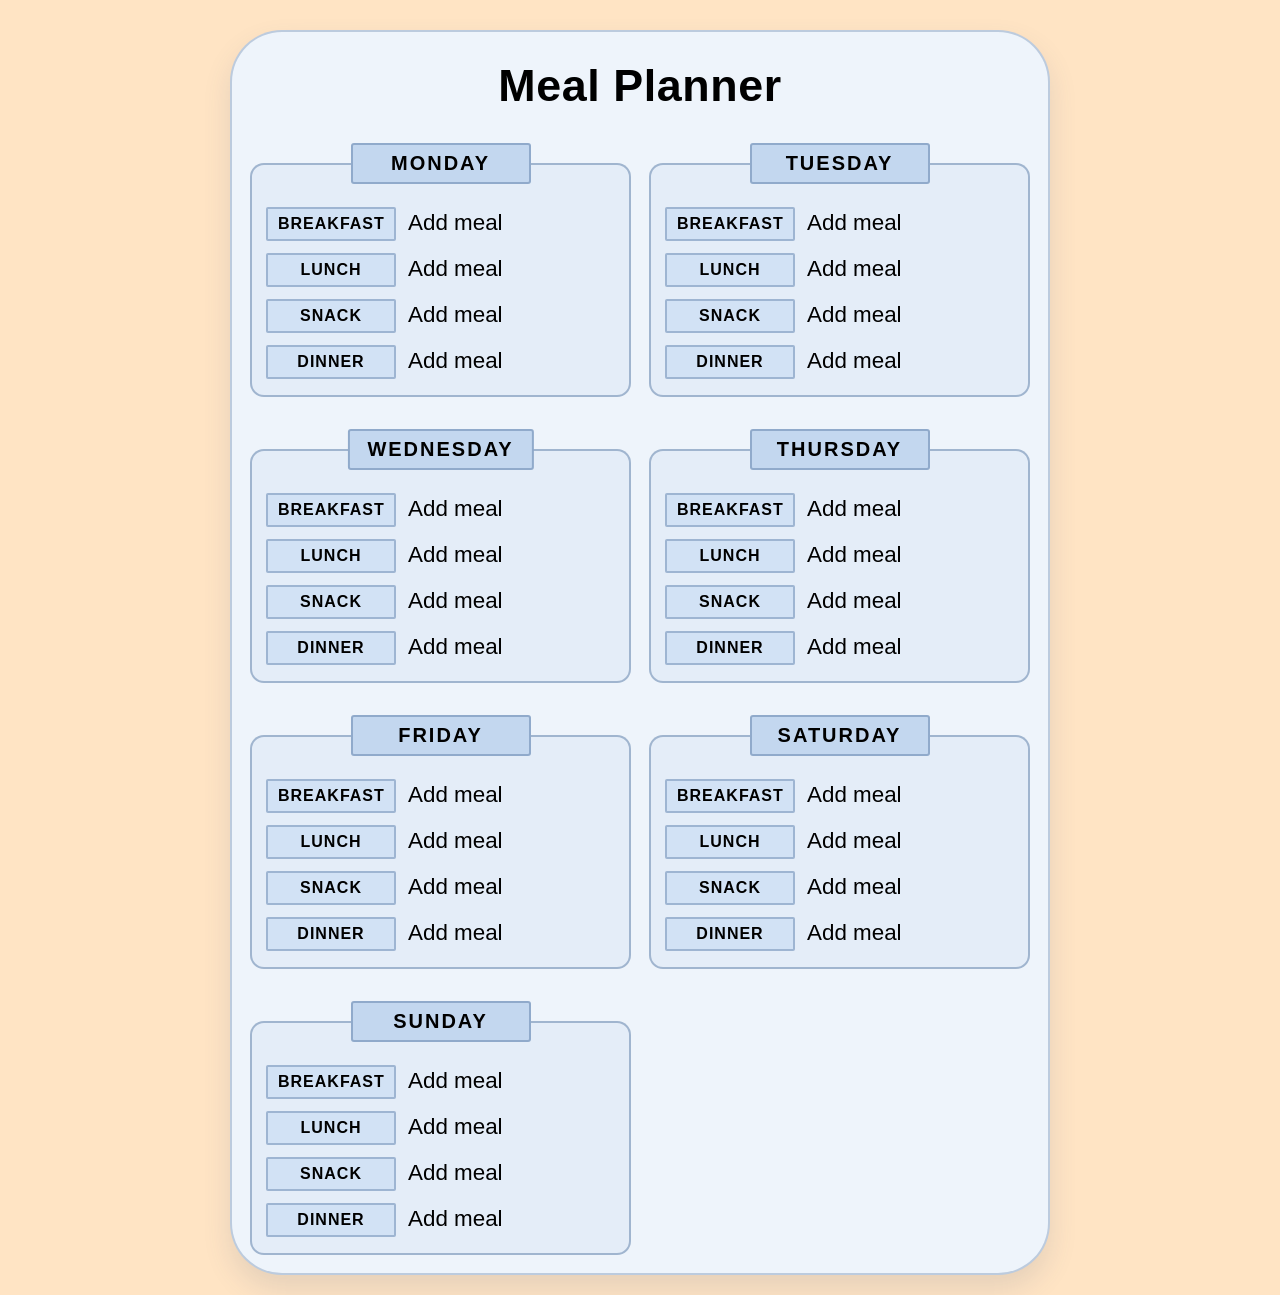
==== index.html @ 62b7efef "Intial Commit" ====
<!DOCTYPE html>
<html lang="sv">

<head>
    <meta charset="UTF-8">
    <meta name="viewport" content="width=device-width, initial-scale=1.0">
    <title>Matplaneraren</title>
    <link rel="stylesheet" href="css/style.css">
</head>

<body>
    <main class="container plannerShell">
        <section class="plannerBoard">
            <h1 class="plannerTitle">Meal Planner</h1>

            <div id="weekGrid" class="weekGrid"></div>
        </section>
    </main>

    <script src="script/nutrition-utils.js"></script>
    <script src="script/weekly-planner-page.js"></script>
</body>

</html>
---- css/style.css ----
* {
  box-sizing: border-box;
}

body {
  margin: 0;
  font-family: "Trebuchet MS", "Segoe UI", sans-serif;
  color: black;
  background: bisque;
}

.container {
  max-width: 860px;
  margin: 0 auto;
  padding: 20px;
}

h1,
h2 {
  margin-top: 0;
}

.plannerShell {
  padding-top: 30px;
}

.plannerBoard {
  background: #eef4fb;
  border: 2px solid rgba(94, 126, 167, 0.35);
  border-radius: 52px;
  padding: 22px 18px 18px;
  box-shadow: 0 14px 28px rgba(68, 92, 125, 0.14);
}

.plannerTitle {
  margin: 6px 0 18px;
  text-align: center;
  font-size: clamp(2rem, 4vw, 2.8rem);
  letter-spacing: 0.6px;
}

.weekGrid {
  display: grid;
  grid-template-columns: repeat(2, minmax(0, 1fr));
  gap: 18px;
}

.dayCard {
  position: relative;
  background: #e4edf8;
  border: 2px solid rgba(94, 126, 167, 0.5);
  border-radius: 14px;
  margin: 34px 0 0;
  padding: 42px 14px 16px;
}

.dayTab {
  position: absolute;
  top: -22px;
  left: 50%;
  transform: translateX(-50%);
  margin: 0;
  min-width: 180px;
  text-align: center;
  background: #c3d7ef;
  border: 2px solid rgba(94, 126, 167, 0.5);
  border-radius: 3px;
  padding: 7px 18px;
  text-transform: uppercase;
  letter-spacing: 2px;
  font-size: 1.25rem;
}

.dayList {
  list-style: none;
  margin: 0;
  padding: 0;
  display: grid;
  gap: 12px;
}

.dayRow {
  display: grid;
  grid-template-columns: 130px 1fr;
  gap: 12px;
  align-items: start;
}

.mealType {
  background: #d2e2f5;
  border: 2px solid rgba(94, 126, 167, 0.45);
  border-radius: 2px;
  padding: 6px 10px;
  text-transform: uppercase;
  letter-spacing: 1px;
  font-weight: 700;
  text-align: center;
}

.mealText {
  font-size: 1.4rem;
  line-height: 1.2;
  padding-top: 3px;
}

.mealLink {
  color: black;
  text-decoration: none;
}

.mealLink:hover {
  text-decoration: underline;
}

.addMealLink {
  color: black;
  text-decoration: none;
}

.addMealLink:hover {
  text-decoration: underline;
}

.plannerTotal {
  margin: 18px 0 6px;
  text-align: right;
  font-size: 1.45rem;
}

.headerRow {
  display: flex;
  align-items: center;
  justify-content: space-between;
  margin-bottom: 16px;
}

.card {
  background: #f2f7fd;
  border: 1px solid rgba(147, 174, 208, 0.85);
  border-radius: 10px;
  padding: 16px;
  margin-bottom: 16px;
}

.mealContext {
  margin: 0 0 10px;
  color: black;
  font-size: 1.05rem;
}

.formMessage {
  margin: 8px 0 0;
  min-height: 1.3em;
  color: black;
}

.formMessage.error {
  color: black;
}

#draftIngredientList {
  margin: 0;
  padding-left: 18px;
}

#draftIngredientList li {
  margin-bottom: 6px;
}

#draftNutrition {
  margin: 10px 0 14px;
  font-weight: 700;
}

label {
  display: block;
  margin-bottom: 8px;
  font-weight: 700;
}

input {
  width: 100%;
  padding: 8px;
  border: 1px solid #a7bdd8;
  border-radius: 6px;
  margin-bottom: 10px;
  font: inherit;
  background: #f9fcff;
}

.results {
  border: 1px solid #b8cde4;
  border-radius: 6px;
  max-height: 220px;
  overflow-y: auto;
  background: #eef6ff;
}

.resultItem {
  padding: 10px;
  border-bottom: 1px solid #eee;
  cursor: pointer;
}

.resultItem:hover {
  background: #dbe8f7;
}

.nutritionList p {
  margin: 6px 0;
}

.buttonRow {
  display: flex;
  gap: 8px;
  flex-wrap: wrap;
}

button,
.plusLink,
.buttonLink {
  display: inline-flex;
  align-items: center;
  justify-content: center;
  min-width: 38px;
  min-height: 38px;
  padding: 8px 12px;
  border: 1px solid #7e9fc6;
  border-radius: 6px;
  background: #e3eefb;
  color: black;
  text-decoration: none;
  cursor: pointer;
  font: inherit;
}

.plusLink {
  font-size: 24px;
  line-height: 1;
  font-weight: 700;
}

button:hover,
.plusLink:hover,
.buttonLink:hover {
  background: #cfe0f3;
}

@media (max-width: 700px) {
  .container {
    padding: 12px;
  }

  .plannerBoard {
    border-radius: 30px;
    padding: 16px 10px 14px;
  }

  .dayRow {
    grid-template-columns: 98px 1fr;
    gap: 9px;
  }

  .mealType {
    font-size: 0.9rem;
    padding: 5px 4px;
  }

  .mealText {
    font-size: 1.12rem;
  }

  .dayTab {
    min-width: 150px;
    font-size: 1rem;
  }

  .weekGrid {
    grid-template-columns: 1fr;
  }
}
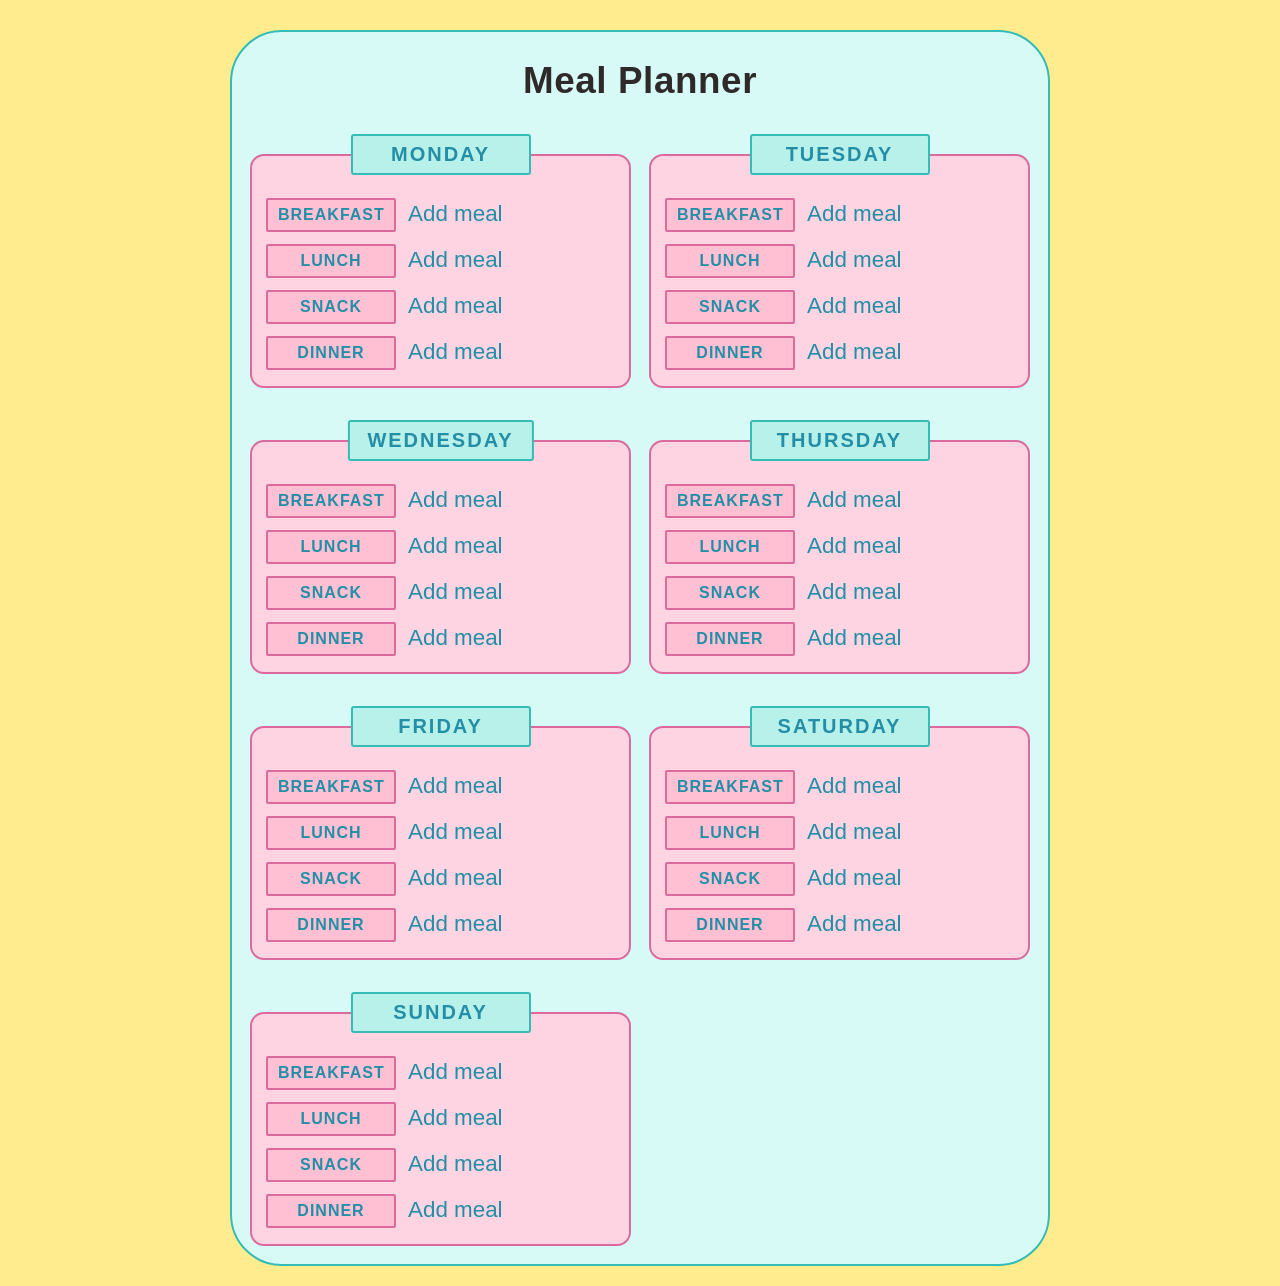
==== commit 68d20ac9: "Moved around MEAL_STORAGE_KEY, and removed onclick in html and added event listeners instead" ====
--- a/index.html
+++ b/index.html
@@ -17,8 +17,9 @@
         </section>
     </main>
 
-    <script src="script/nutrition-utils.js"></script>
-    <script src="script/weekly-planner-page.js"></script>
+    <script src="script/appState.js"></script>
+    <script src="script/nutritionUtils.js"></script>
+    <script src="script/weeklyPlannerPage.js"></script>
 </body>
 
 </html>
--- a/css/style.css
+++ b/css/style.css
@@ -1,281 +1,4 @@
-* {
-  box-sizing: border-box;
-}
-
-body {
-  margin: 0;
-  font-family: "Trebuchet MS", "Segoe UI", sans-serif;
-  color: black;
-  background: bisque;
-}
-
-.container {
-  max-width: 860px;
-  margin: 0 auto;
-  padding: 20px;
-}
-
-h1,
-h2 {
-  margin-top: 0;
-}
-
-.plannerShell {
-  padding-top: 30px;
-}
-
-.plannerBoard {
-  background: #eef4fb;
-  border: 2px solid rgba(94, 126, 167, 0.35);
-  border-radius: 52px;
-  padding: 22px 18px 18px;
-  box-shadow: 0 14px 28px rgba(68, 92, 125, 0.14);
-}
-
-.plannerTitle {
-  margin: 6px 0 18px;
-  text-align: center;
-  font-size: clamp(2rem, 4vw, 2.8rem);
-  letter-spacing: 0.6px;
-}
-
-.weekGrid {
-  display: grid;
-  grid-template-columns: repeat(2, minmax(0, 1fr));
-  gap: 18px;
-}
-
-.dayCard {
-  position: relative;
-  background: #e4edf8;
-  border: 2px solid rgba(94, 126, 167, 0.5);
-  border-radius: 14px;
-  margin: 34px 0 0;
-  padding: 42px 14px 16px;
-}
-
-.dayTab {
-  position: absolute;
-  top: -22px;
-  left: 50%;
-  transform: translateX(-50%);
-  margin: 0;
-  min-width: 180px;
-  text-align: center;
-  background: #c3d7ef;
-  border: 2px solid rgba(94, 126, 167, 0.5);
-  border-radius: 3px;
-  padding: 7px 18px;
-  text-transform: uppercase;
-  letter-spacing: 2px;
-  font-size: 1.25rem;
-}
-
-.dayList {
-  list-style: none;
-  margin: 0;
-  padding: 0;
-  display: grid;
-  gap: 12px;
-}
-
-.dayRow {
-  display: grid;
-  grid-template-columns: 130px 1fr;
-  gap: 12px;
-  align-items: start;
-}
-
-.mealType {
-  background: #d2e2f5;
-  border: 2px solid rgba(94, 126, 167, 0.45);
-  border-radius: 2px;
-  padding: 6px 10px;
-  text-transform: uppercase;
-  letter-spacing: 1px;
-  font-weight: 700;
-  text-align: center;
-}
-
-.mealText {
-  font-size: 1.4rem;
-  line-height: 1.2;
-  padding-top: 3px;
-}
-
-.mealLink {
-  color: black;
-  text-decoration: none;
-}
-
-.mealLink:hover {
-  text-decoration: underline;
-}
-
-.addMealLink {
-  color: black;
-  text-decoration: none;
-}
-
-.addMealLink:hover {
-  text-decoration: underline;
-}
-
-.plannerTotal {
-  margin: 18px 0 6px;
-  text-align: right;
-  font-size: 1.45rem;
-}
-
-.headerRow {
-  display: flex;
-  align-items: center;
-  justify-content: space-between;
-  margin-bottom: 16px;
-}
-
-.card {
-  background: #f2f7fd;
-  border: 1px solid rgba(147, 174, 208, 0.85);
-  border-radius: 10px;
-  padding: 16px;
-  margin-bottom: 16px;
-}
-
-.mealContext {
-  margin: 0 0 10px;
-  color: black;
-  font-size: 1.05rem;
-}
-
-.formMessage {
-  margin: 8px 0 0;
-  min-height: 1.3em;
-  color: black;
-}
-
-.formMessage.error {
-  color: black;
-}
-
-#draftIngredientList {
-  margin: 0;
-  padding-left: 18px;
-}
-
-#draftIngredientList li {
-  margin-bottom: 6px;
-}
-
-#draftNutrition {
-  margin: 10px 0 14px;
-  font-weight: 700;
-}
-
-label {
-  display: block;
-  margin-bottom: 8px;
-  font-weight: 700;
-}
-
-input {
-  width: 100%;
-  padding: 8px;
-  border: 1px solid #a7bdd8;
-  border-radius: 6px;
-  margin-bottom: 10px;
-  font: inherit;
-  background: #f9fcff;
-}
-
-.results {
-  border: 1px solid #b8cde4;
-  border-radius: 6px;
-  max-height: 220px;
-  overflow-y: auto;
-  background: #eef6ff;
-}
-
-.resultItem {
-  padding: 10px;
-  border-bottom: 1px solid #eee;
-  cursor: pointer;
-}
-
-.resultItem:hover {
-  background: #dbe8f7;
-}
-
-.nutritionList p {
-  margin: 6px 0;
-}
-
-.buttonRow {
-  display: flex;
-  gap: 8px;
-  flex-wrap: wrap;
-}
-
-button,
-.plusLink,
-.buttonLink {
-  display: inline-flex;
-  align-items: center;
-  justify-content: center;
-  min-width: 38px;
-  min-height: 38px;
-  padding: 8px 12px;
-  border: 1px solid #7e9fc6;
-  border-radius: 6px;
-  background: #e3eefb;
-  color: black;
-  text-decoration: none;
-  cursor: pointer;
-  font: inherit;
-}
-
-.plusLink {
-  font-size: 24px;
-  line-height: 1;
-  font-weight: 700;
-}
-
-button:hover,
-.plusLink:hover,
-.buttonLink:hover {
-  background: #cfe0f3;
-}
-
-@media (max-width: 700px) {
-  .container {
-    padding: 12px;
-  }
-
-  .plannerBoard {
-    border-radius: 30px;
-    padding: 16px 10px 14px;
-  }
-
-  .dayRow {
-    grid-template-columns: 98px 1fr;
-    gap: 9px;
-  }
-
-  .mealType {
-    font-size: 0.9rem;
-    padding: 5px 4px;
-  }
-
-  .mealText {
-    font-size: 1.12rem;
-  }
-
-  .dayTab {
-    min-width: 150px;
-    font-size: 1rem;
-  }
-
-  .weekGrid {
-    grid-template-columns: 1fr;
-  }
-}
+@import url("./base.css");
+@import url("./planner.css");
+@import url("./addMealPage.css");
+@import url("./responsive.css");
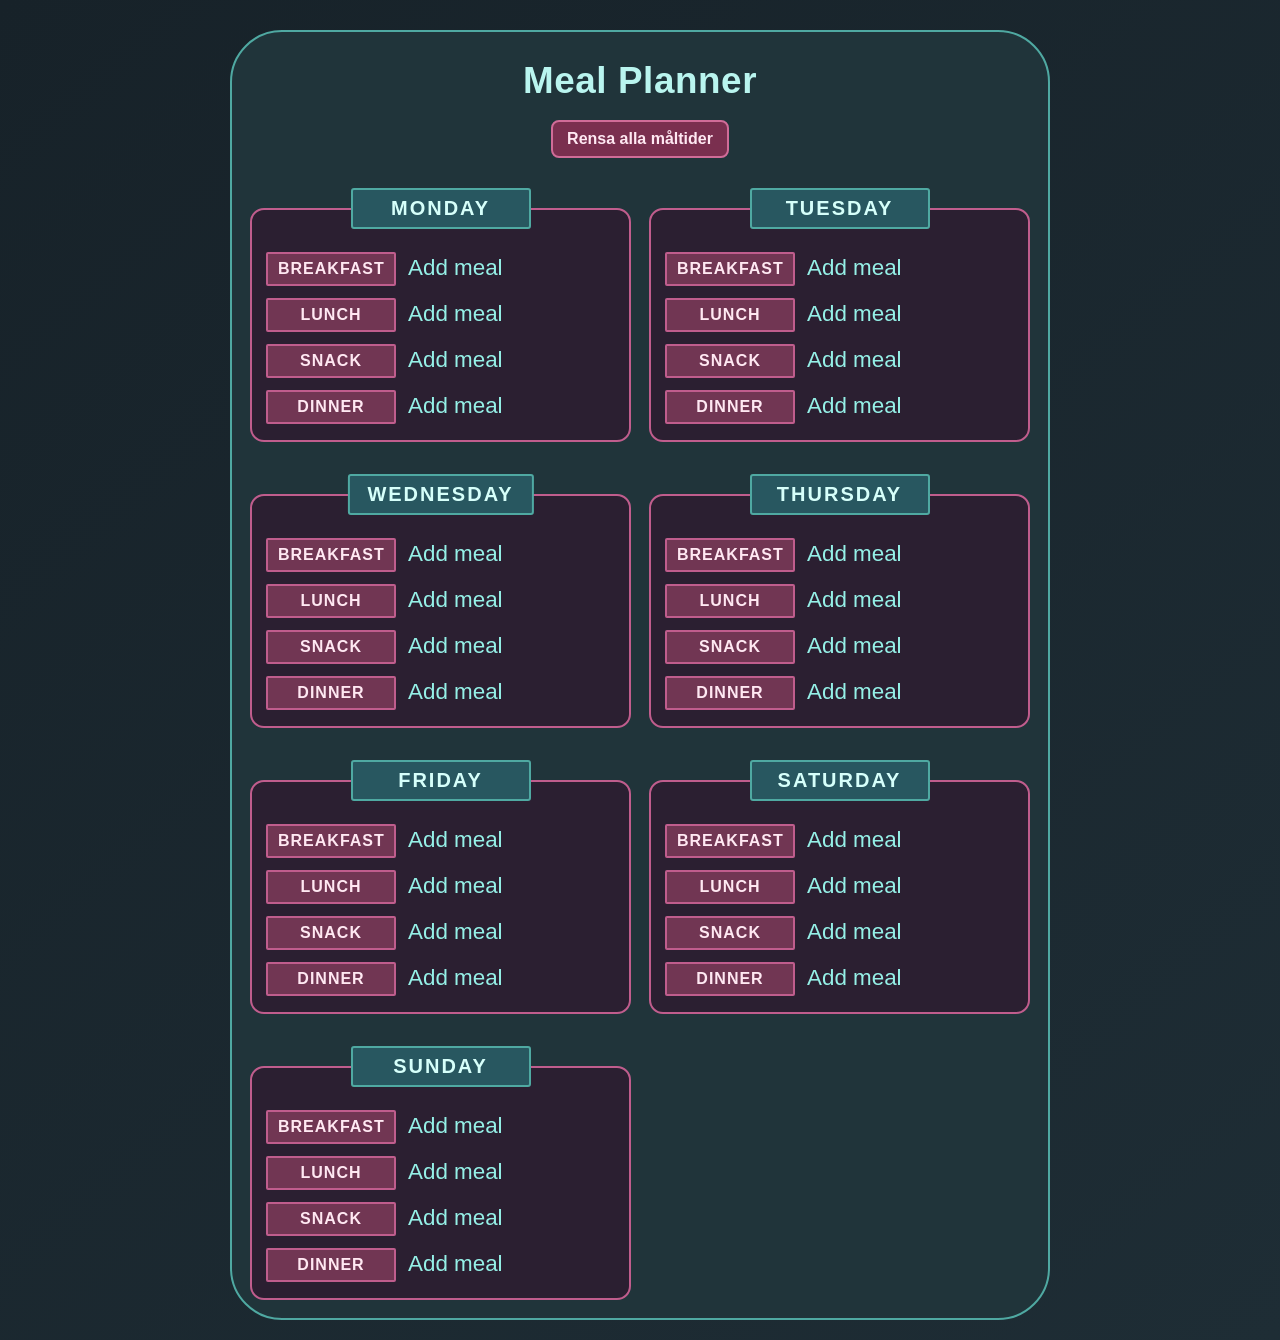
==== commit 877aded4: "Changed filenames and removed unnecessary code" ====
--- a/index.html
+++ b/index.html
@@ -12,14 +12,17 @@
     <main class="container plannerShell">
         <section class="plannerBoard">
             <h1 class="plannerTitle">Meal Planner</h1>
+            <div class="plannerActions">
+                <button id="clearAllMealsButton" type="button" class="clearMealsButton">Rensa alla måltider</button>
+            </div>
 
             <div id="weekGrid" class="weekGrid"></div>
         </section>
     </main>
 
-    <script src="script/appState.js"></script>
-    <script src="script/nutritionUtils.js"></script>
-    <script src="script/weeklyPlannerPage.js"></script>
+    <script src="script/AppState.js"></script>
+    <script src="script/NumberUtils.js"></script>
+    <script src="script/WeeklyPlanner.js"></script>
 </body>
 
 </html>
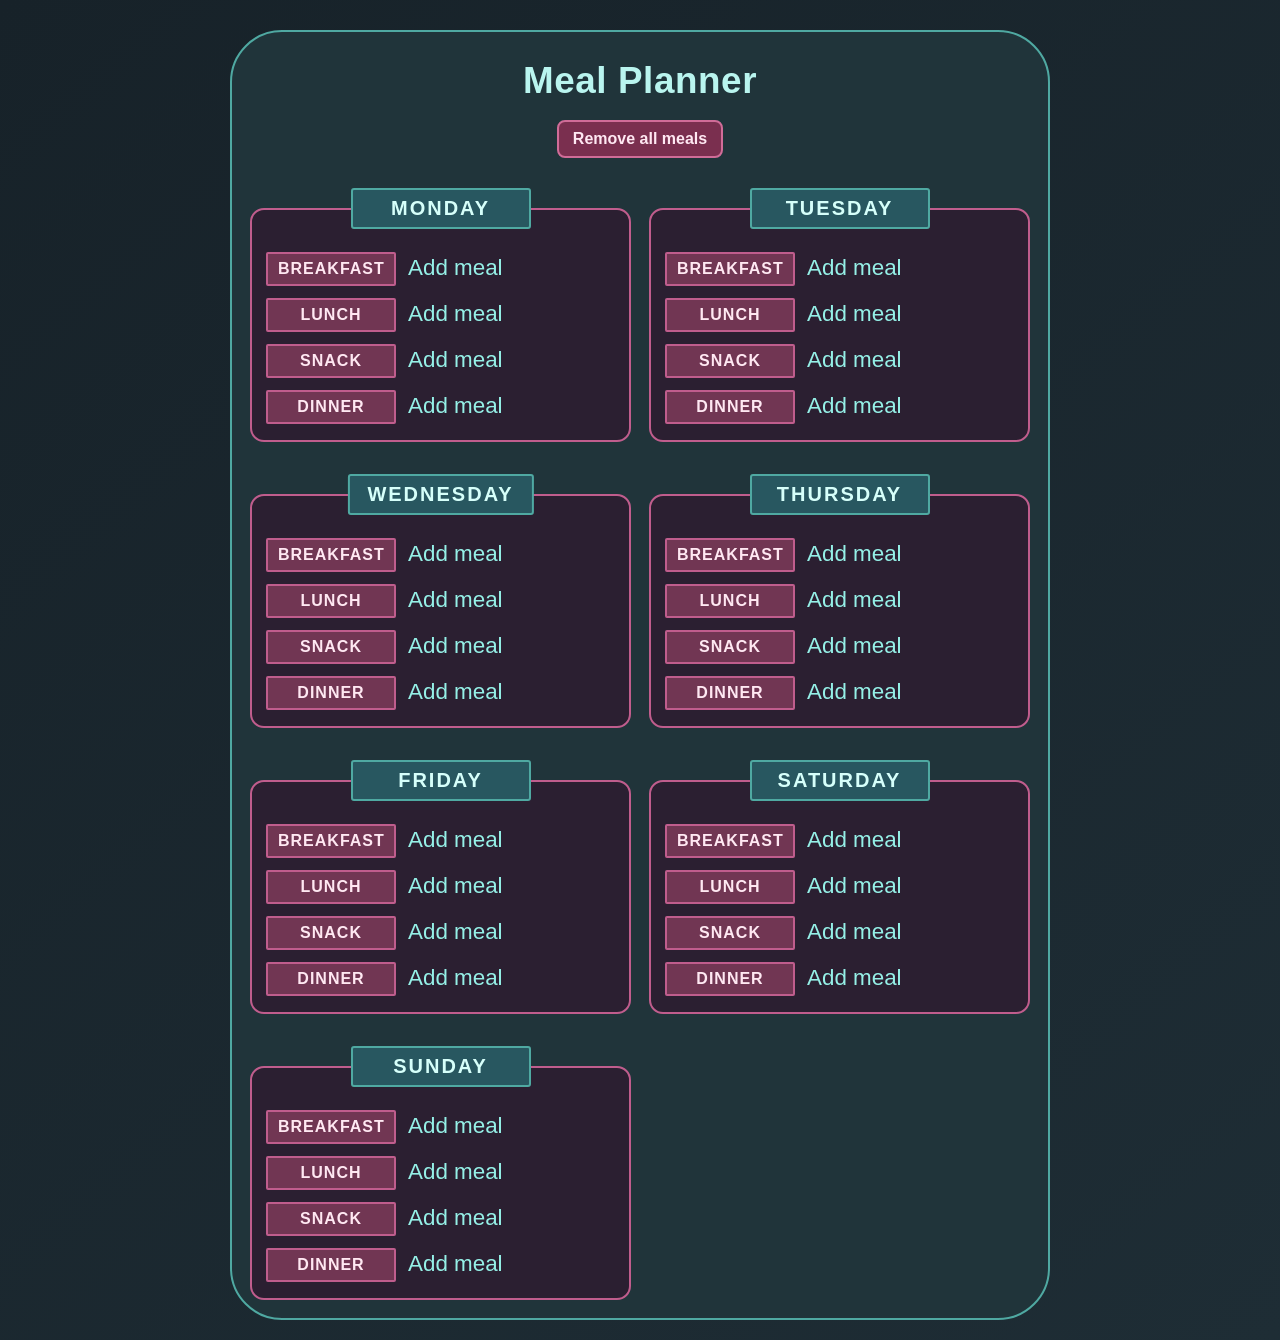
==== commit 78b7dfa3: "Updated filenames, yet again" ====
--- a/index.html
+++ b/index.html
@@ -13,16 +13,16 @@
         <section class="plannerBoard">
             <h1 class="plannerTitle">Meal Planner</h1>
             <div class="plannerActions">
-                <button id="clearAllMealsButton" type="button" class="clearMealsButton">Rensa alla måltider</button>
+                <button id="clearAllMealsButton" type="button" class="clearMealsButton">Remove all meals</button>
             </div>
 
             <div id="weekGrid" class="weekGrid"></div>
         </section>
     </main>
 
-    <script src="script/AppState.js"></script>
-    <script src="script/NumberUtils.js"></script>
-    <script src="script/WeeklyPlanner.js"></script>
+    <script src="script/appState.js"></script>
+    <script src="script/numberUtils.js"></script>
+    <script src="script/plannerPage.js"></script>
 </body>
 
 </html>
